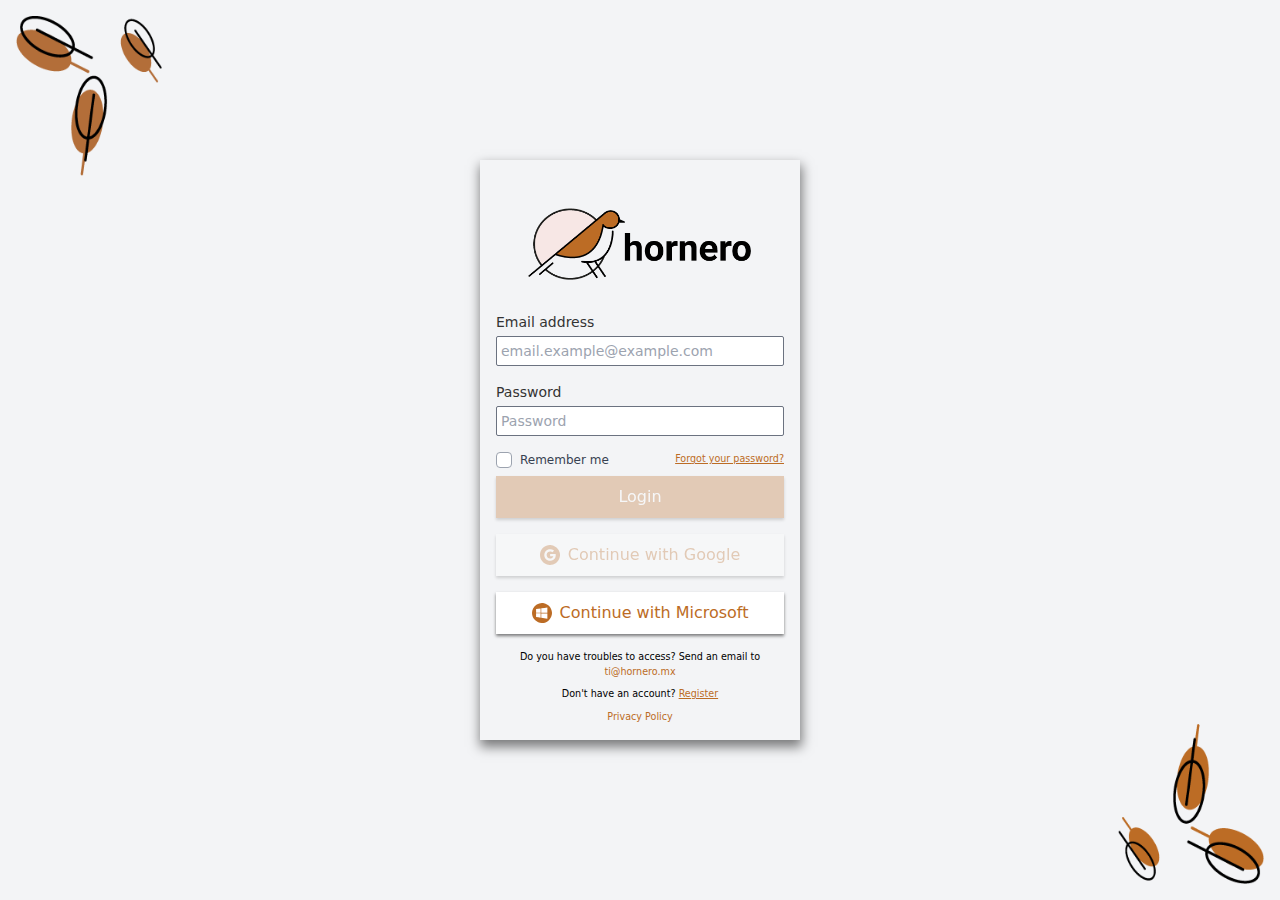
==== index.html @ 5220a49c "Deploying to master from  @ 0f997f936cecc3d395c02e595069d3307f93b3d8 🚀" ====
<!DOCTYPE html>
<html lang="en" style="height: 100%">
    <head>
        <meta charset="utf-8" />
        <title>Hornero Core</title>
        <base href="/">
        <meta name="viewport" content="width=device-width, initial-scale=1" />
        <link rel="icon" type="image/x-icon" href="favicon.ico" />

        <meta name="theme-color" content="#bc6c25" />
        <!-- Start Single Page Apps for GitHub Pages -->
        <script type="text/javascript">
            // Single Page Apps for GitHub Pages
            // MIT License
            // https://github.com/rafgraph/spa-github-pages
            // This script checks to see if a redirect is present in the query string,
            // converts it back into the correct url and adds it to the
            // browser's history using window.history.replaceState(...),
            // which won't cause the browser to attempt to load the new url.
            // When the single page app is loaded further down in this file,
            // the correct url will be waiting in the browser's history for
            // the single page app to route accordingly.
            (function (l) {
                if (l.search[1] === '/') {
                    var decoded = l.search
                        .slice(1)
                        .split('&')
                        .map(function (s) {
                            return s.replace(/~and~/g, '&');
                        })
                        .join('?');
                    window.history.replaceState(null, null, l.pathname.slice(0, -1) + decoded + l.hash);
                }
            })(window.location);
        </script>
        <!-- End Single Page Apps for GitHub Pages -->
    <link rel="stylesheet" href="styles.2d94516fb9afa059f96d.css"></head>
    <body style="height: 100%">
        <div id="root" style="height: 100%"></div>
    <script src="runtime.365178a7a0f8f038a0f1.js" type="module"></script><script src="polyfills.aad43f2818bbda6557f4.esm.js" type="module"></script><script src="main.2c15c0378c841c587e11.esm.js" type="module"></script></body>
</html>
---- styles.2d94516fb9afa059f96d.css ----
@tailwind base;@tailwind components;@tailwind utilities;
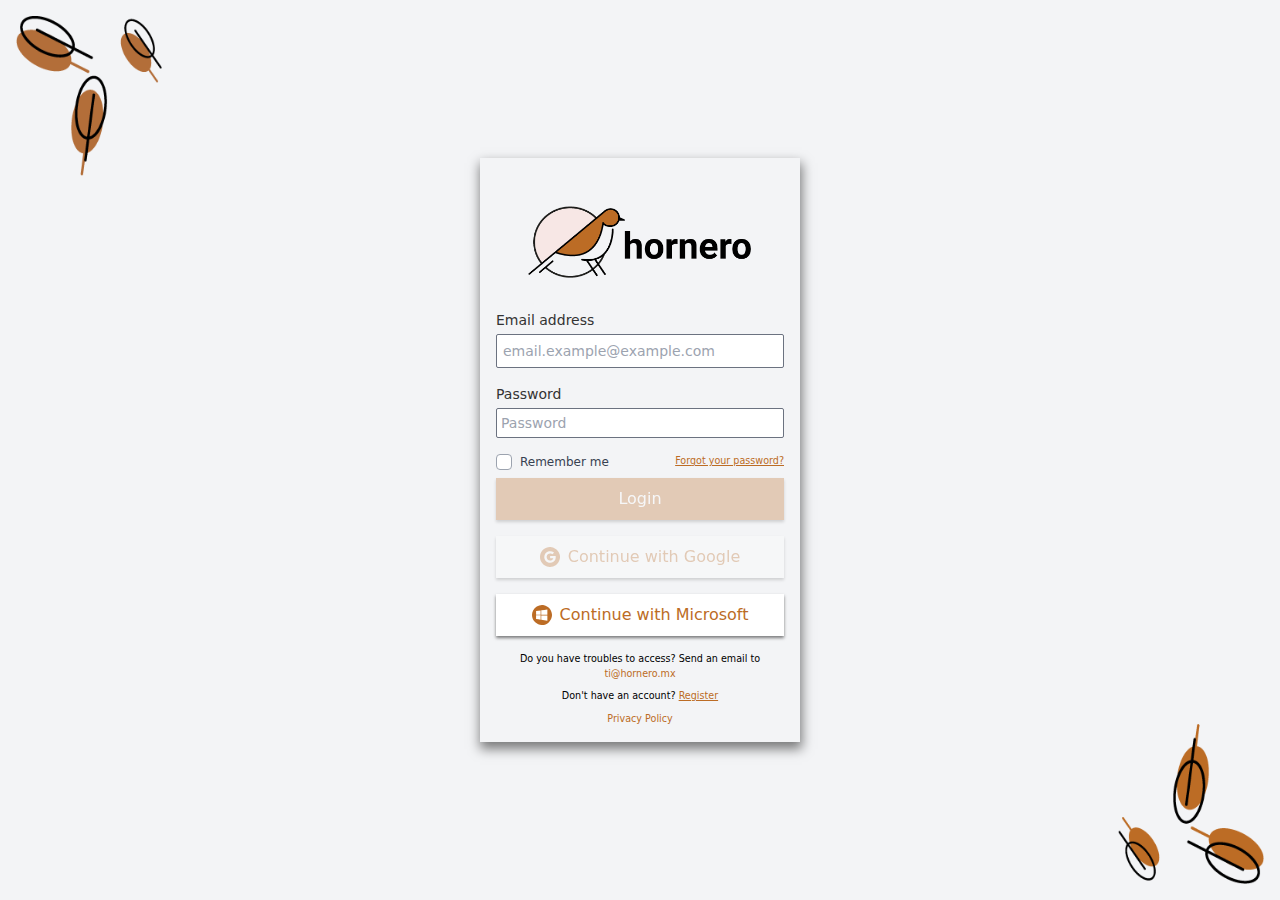
==== commit 3f09903d: "Deploying to master from  @ 7710314a481f30c5de05ebf1966f23f95acd1e0b 🚀" ====
--- a/index.html
+++ b/index.html
@@ -37,5 +37,5 @@
     <link rel="stylesheet" href="styles.2d94516fb9afa059f96d.css"></head>
     <body style="height: 100%">
         <div id="root" style="height: 100%"></div>
-    <script src="runtime.365178a7a0f8f038a0f1.js" type="module"></script><script src="polyfills.aad43f2818bbda6557f4.esm.js" type="module"></script><script src="main.2c15c0378c841c587e11.esm.js" type="module"></script></body>
+    <script src="runtime.365178a7a0f8f038a0f1.js" type="module"></script><script src="polyfills.aad43f2818bbda6557f4.esm.js" type="module"></script><script src="main.c3505a58b8242fd7a259.esm.js" type="module"></script></body>
 </html>
